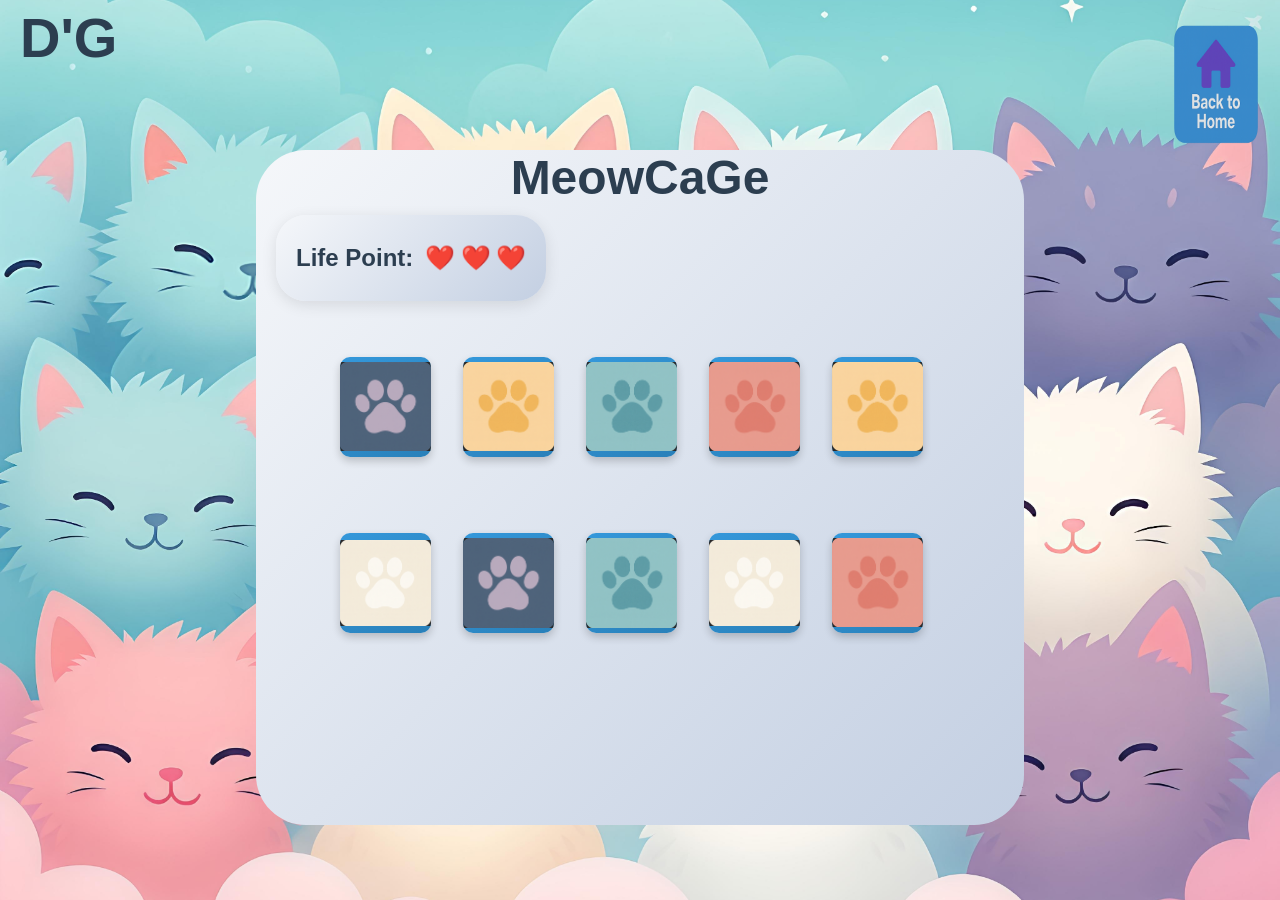
==== pages/meowcage/meowcage.html @ 50c3d810 "feat:games feature" ====
<!DOCTYPE html>
<html lang="en">
<head>
    <meta charset="UTF-8">
    <meta http-equiv="X-UA-Compatible" content="IE=edge">
    <meta name="viewport" content="width=device-width, initial-scale=1.0">
    <link rel="stylesheet" href="/pages/meowcage/meowcage.css">
    <title>Meow Cage Game</title>
     <!-- GoogleFont -->
    <link href="https://fonts.googleapis.com/css2?family=Poppins:wght@400;600&display=swap" rel="stylesheet">
</head>
<body>
    <header>
        <h1>D'G</h1>
        <nav>
            <ul>
                <li><a href="/index.html"><img src="/images/Icon/meowcage/homepage.png" alt="homepage-icon" class="homepage-icon"></a></li>
            </ul>
        </nav>
    </header>
    <main>
        <div class="bg-game">
            <h2>MeowCaGe</h2>
            <div class="life-point">
                <h3>Life Point:</h3>
                <div id="lifePoint"></div>
                    <span class="heart">❤️</span>
                    <span class="heart">❤️</span>
                    <span class="heart">❤️</span>
                </div>
            <div class="game-board" id="gameBoard">
                <div><img src="/images/Icon/meowcage/paw1.png" alt="paw1" class="card"></div>
                <div><img src="/images/Icon/meowcage/paw2.png" alt="paw2" class="card"></div>
                <div><img src="/images/Icon/meowcage/paw3.png" alt="paw3" class="card"></div>
                <div><img src="/images/Icon/meowcage/paw4.png" alt="paw4" class="card"></div>
                <div><img src="/images/Icon/meowcage/paw5.png" alt="paw5" class="card"></div>
                <div><img src="/images/Icon/meowcage/paw1.png" alt="paw1" class="card"></div>
                <div><img src="/images/Icon/meowcage/paw2.png" alt="paw2" class="card"></div>
                <div><img src="/images/Icon/meowcage/paw3.png" alt="paw3" class="card"></div>
                <div><img src="/images/Icon/meowcage/paw4.png" alt="paw4" class="card"></div>
                <div><img src="/images/Icon/meowcage/paw5.png" alt="paw5" class="card"></div>
            </div>
            <div class="game-over" id="gameOver"></div>
        </div>

    </main>
    <script src="/pages/meowcage/meowcage.js"></script>
</body>
</html>
---- pages/meowcage/meowcage.css ----
body {
    background-image: url(/images/Icon/meowcage/background-new.jpg);
    background-size: cover;
    background-position: center;
    font-family: 'Segoe UI', Tahoma, Geneva, Verdana, sans-serif;
}

header {
    padding: 0;
    position: fixed;
    top: 0;
    left: 0;
    width: 100%;
    display: flex;
    justify-content: space-between;
}

header ul{
    padding: 0;
    margin: 0;
}


header nav ul li {
    list-style-type: none;
    text-decoration: none;
}

.homepage-icon {
    width: 10vw;
    height: 20vh;
    background-size: cover;
    background-position: center;
    border-radius: 100px;

}

header h1 {
    color: #2c3e50;
    font-size: 3.5rem;
    margin: 5px 20px;
    font-weight: 700;
}

h2 {
    color: #2c3e50;
    font-size: 3rem;
    text-align: center;
    margin-top: 150px;
    margin-bottom: 10px;
}

.bg-game {
    width: 60vw;
    height: 75vh;
    background-size: cover;
    background-position: center;
    border-radius: 50px;
    margin-top: 50px;
    margin-left: auto;
    margin-right: auto;
    display: block;
    background: linear-gradient(135deg, #f5f7fa 0%, #c3cfe2 100%);
}

.life-point {
    background: linear-gradient(135deg, #f5f7fa 0%, #c3cfe2 100%);
    padding: 5px 20px;
    border-radius: 30px;
    margin-bottom: 25px;
    box-shadow: 0 4px 15px rgba(0, 0, 0, 0.1);
    display: flex;
    justify-content: space-between;
    align-items: center;
    width: 30%;
    max-width: 500px;
    margin-left: 20px;
    font-size: 1rem;
}

h3 {
    font-size: 1.5rem;
    color: #2c3e50;
}

.healthBar {
    display: flex;
    gap: 10px;
}

.heart {
    font-size: 1.5rem;
    transition: all 0.5s ease;
}

.heart.lost {
    opacity: 0.2;
    transform: scale(0.5);
}

/* game-board */
.game-board {
    display: grid;
    grid-template-columns: repeat(5, 1fr);
    /* border: black 2px solid; */
    max-width: 600px;
    margin: 0 auto;
    gap: 15px;
    /* 3D perspective */
    perspective: 1000px;
    justify-content: center;
    align-items: center;
    height: 50%;
}

.card {
    border-radius: 10px;
    background: linear-gradient(145deg, #3498db, #2980b9);
    box-shadow: 0 4px 8px rgba(0, 0, 0, 0.2);
    display: flex;
    justify-content: center;
    overflow: hidden;
    width: 84%;
    height: 62%;
    object-fit:contain; 
    transition: transform 0.5s;
    transform-style: preserve-3d;
    flex-direction: column;
}


.card .flipped{
  transform: rotateY(180deg);
}
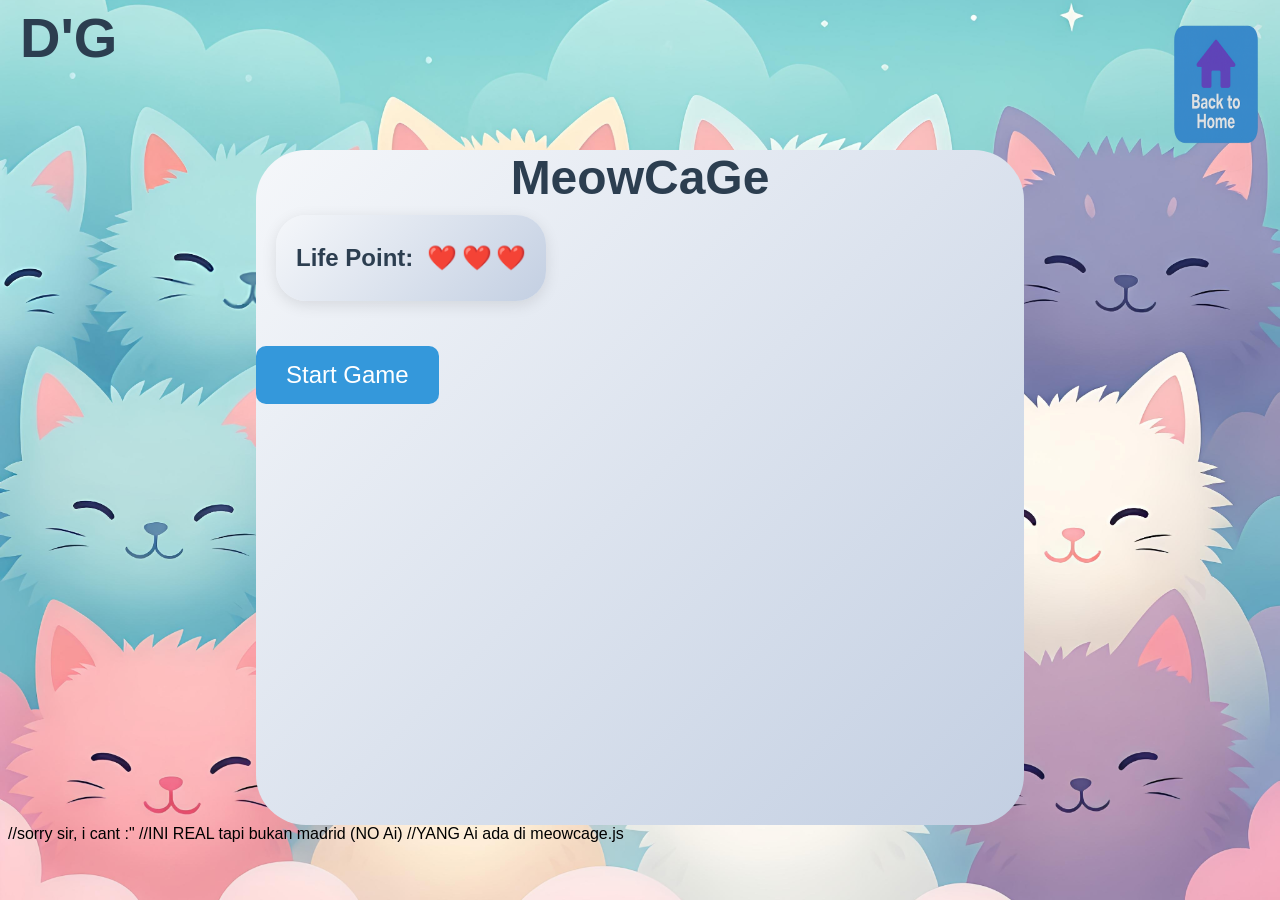
==== commit fa5f11b9: "feat: game update 75%" ====
--- a/pages/meowcage/meowcage.html
+++ b/pages/meowcage/meowcage.html
@@ -23,27 +23,85 @@
             <h2>MeowCaGe</h2>
             <div class="life-point">
                 <h3>Life Point:</h3>
-                <div id="lifePoint"></div>
+                <div id="lifePoint">
                     <span class="heart">❤️</span>
                     <span class="heart">❤️</span>
                     <span class="heart">❤️</span>
                 </div>
+            </div>
+            <button id="startButton" class="start">Start Game</button>
             <div class="game-board" id="gameBoard">
-                <div><img src="/images/Icon/meowcage/paw1.png" alt="paw1" class="card"></div>
-                <div><img src="/images/Icon/meowcage/paw2.png" alt="paw2" class="card"></div>
-                <div><img src="/images/Icon/meowcage/paw3.png" alt="paw3" class="card"></div>
-                <div><img src="/images/Icon/meowcage/paw4.png" alt="paw4" class="card"></div>
-                <div><img src="/images/Icon/meowcage/paw5.png" alt="paw5" class="card"></div>
-                <div><img src="/images/Icon/meowcage/paw1.png" alt="paw1" class="card"></div>
-                <div><img src="/images/Icon/meowcage/paw2.png" alt="paw2" class="card"></div>
-                <div><img src="/images/Icon/meowcage/paw3.png" alt="paw3" class="card"></div>
-                <div><img src="/images/Icon/meowcage/paw4.png" alt="paw4" class="card"></div>
-                <div><img src="/images/Icon/meowcage/paw5.png" alt="paw5" class="card"></div>
+                <div id="cardContainer" class="hidden">
+                    <div class="card" data-paw="paw1.png"><img src="/images/Icon/meowcage/paw1.png" alt="paw1" class="card-img"></div>
+                    <div class="card" data-paw="paw2.png"><img src="/images/Icon/meowcage/paw2.png" alt="paw2" class="card-img"></div>
+                    <div class="card" data-paw="paw3.png"><img src="/images/Icon/meowcage/paw3.png" alt="paw3" class="card-img"></div>
+                    <div class="card" data-paw="paw4.png"><img src="/images/Icon/meowcage/paw4.png" alt="paw4" class="card-img"></div>
+                    <div class="card" data-paw="paw5.png"><img src="/images/Icon/meowcage/paw5.png" alt="paw5" class="card-img"></div>
+                    <div class="card" data-paw="paw1.png"><img src="/images/Icon/meowcage/paw1.png" alt="paw1" class="card-img"></div>
+                    <div class="card" data-paw="paw2.png"><img src="/images/Icon/meowcage/paw2.png" alt="paw2" class="card-img"></div>
+                    <div class="card" data-paw="paw3.png"><img src="/images/Icon/meowcage/paw3.png" alt="paw3" class="card-img"></div>
+                    <div class="card" data-paw="paw4.png"><img src="/images/Icon/meowcage/paw4.png" alt="paw4" class="card-img"></div>
+                    <div class="card" data-paw="paw5.png"><img src="/images/Icon/meowcage/paw5.png" alt="paw5" class="card-img"></div>    
+                </div>
+                <p id="timer">Timer: 3</p>
             </div>
             <div class="game-over" id="gameOver"></div>
         </div>
 
     </main>
-    <script src="/pages/meowcage/meowcage.js"></script>
+    <script>        
+        const gameBoard = document.getElementById('gameBoard');
+        const lifePoints = document.getElementById('lifePoint');
+        const Start = document.getElementById('startButton');
+        const cardContainer = document.getElementById('cardContainer');
+        const Timer = document.getElementById('timer');
+
+        let cards = Array.from(cardContainer.querySelectorAll('.card'));
+        let points = 3;
+        let timer = 3;             
+        let flippedCards = [];
+        let canFlip = false;           
+        let countDownId = null;
+
+        cardContainer.classList.add('hidden');
+        Timer.classList.add('hidden');
+        gameBoard.classList.add('hidden');
+
+//start Button
+        Start.addEventListener('click', () => {
+            cardContainer.classList.remove('hidden');
+            Start.classList.add('hidden');
+            Timer.classList.remove('hidden');
+            gameBoard.classList.remove('hidden');
+            cardContainer.classList.add('flipped');
+
+            function shuffleBoard() {
+            for (let i = cards.length - 1; i > 0; i--) {
+                const j = Math.floor(Math.random() * (i + 1));
+                [cards[i], cards[j]] = [cards[j], cards[i]];
+            }
+            cardContainer.innerHTML = '';
+            cards.forEach(card => cardContainer.appendChild(card));
+            }
+
+            const countDown = setInterval(() => {
+                if (timer > 0) {
+                    timer--;
+                    Timer.textContent = `Timer: ${timer}`;
+                } else {
+                clearInterval(countDown);
+                Timer.classList.add('hidden');
+                cardContainer.classList.remove('hidden', 'flipped');
+
+                };
+            }, 1000);
+
+            shuffleBoard();
+        })
+        </script>
 </body>
-</html>+</html>
+
+//sorry sir, i cant :"
+//INI REAL tapi bukan madrid (NO Ai)
+//YANG Ai ada di meowcage.js
--- a/pages/meowcage/meowcage.css
+++ b/pages/meowcage/meowcage.css
@@ -1,3 +1,27 @@
+.hidden {
+    display: none;
+}
+
+button {
+    padding: 15px 30px;
+    font-size: 1.5rem;
+    background-color: #3498db;
+    color: white;
+    border: none;
+    border-radius: 10px;
+    cursor: pointer;
+    margin-top: 20px;
+    transition: 0.2s ease;
+}
+
+button:hover {
+    transform: scale(1.1);
+}
+
+button:active {
+    transform: scale(1.0);
+}
+
 body {
     background-image: url(/images/Icon/meowcage/background-new.jpg);
     background-size: cover;
@@ -99,11 +123,12 @@
 }
 
 /* game-board */
-.game-board {
+#cardContainer {
     display: grid;
     grid-template-columns: repeat(5, 1fr);
     /* border: black 2px solid; */
-    max-width: 600px;
+    width: 600px;
+    height: 600px;
     margin: 0 auto;
     gap: 15px;
     /* 3D perspective */
@@ -113,22 +138,61 @@
     height: 50%;
 }
 
-.card {
+/* .card-img {
     border-radius: 10px;
     background: linear-gradient(145deg, #3498db, #2980b9);
     box-shadow: 0 4px 8px rgba(0, 0, 0, 0.2);
     display: flex;
+    flex-direction: column;
     justify-content: center;
     overflow: hidden;
-    width: 84%;
-    height: 62%;
+    width: 100%;
+    height: 100%;
     object-fit:contain; 
     transition: transform 0.5s;
     transform-style: preserve-3d;
-    flex-direction: column;
 }
 
 
-.card .flipped{
+.flipped{
   transform: rotateY(180deg);
-}+} */
+
+.card{
+    width: 100%;
+    height: 100%;
+    border-radius: 10px;
+    border: 2px solid #111;
+    background: linear-gradient(145deg, #3498db, #2980b9);
+    box-shadow: 0 4px 8px rgba(0, 0, 0, 0.2);
+    display:flex;
+    align-items:center;
+    justify-content:center;
+    overflow:hidden;
+    cursor:pointer;
+    /* transform: rotateY(180deg); */
+
+}
+
+/* default: gambar disembunyikan */
+.card-img{
+    width: 100%;
+    height: 100%;
+    object-fit: contain;
+    opacity: 0;
+    transition: opacity .2s ease;
+    transform: rotateY(180deg);
+        transition: 0.3s;
+    
+}
+
+/* saat flipped / matched: gambar terlihat */
+.flipped .card-img,
+.matched .card-img{
+  opacity: 1;
+}
+
+/* .flipped{
+  transform: rotateY(180deg);
+  transition: 1s;
+} */
